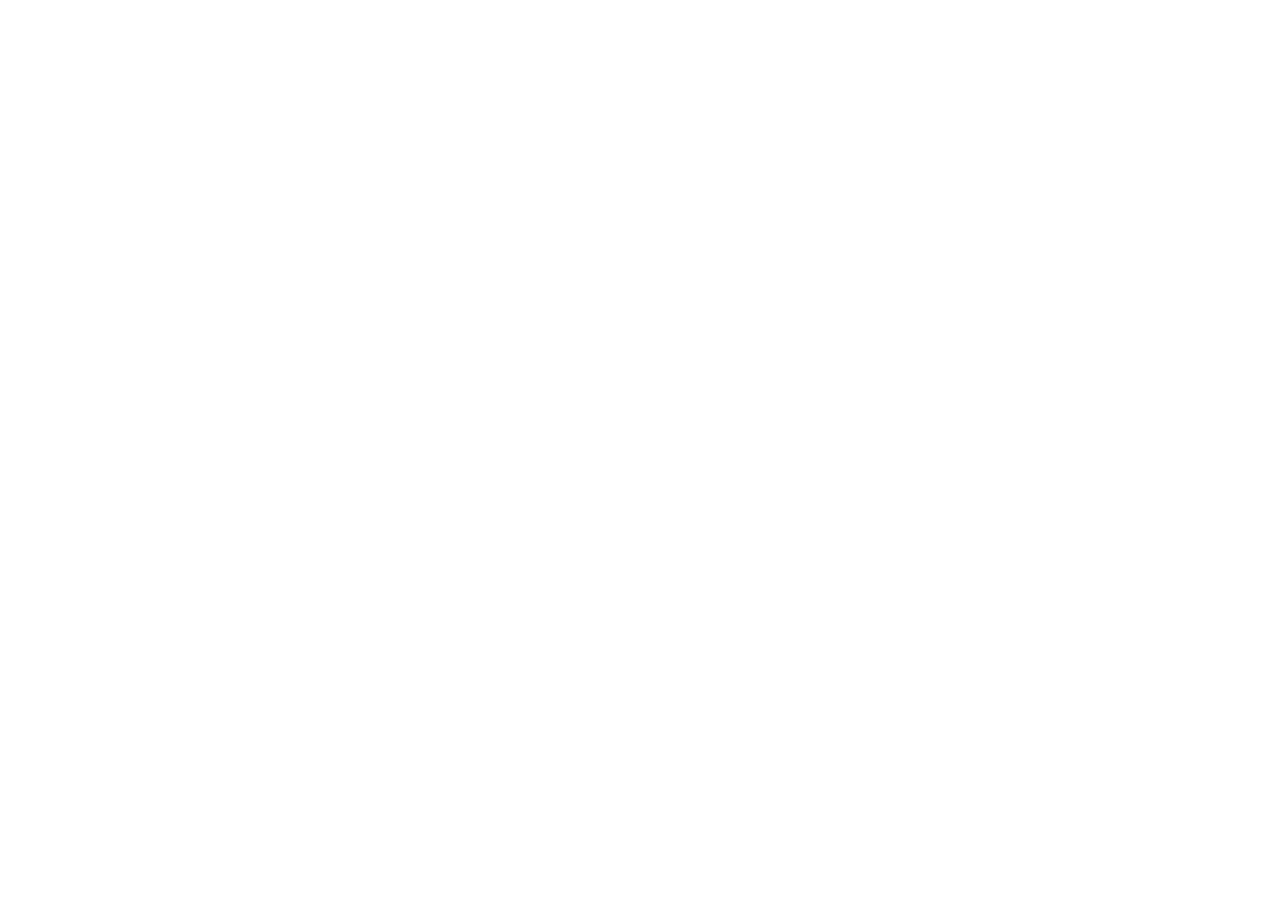
==== index.html @ 9ac273c2 "first commit" ====
<!DOCTYPE html>
<html lang="en">
<head>
    <meta charset="UTF-8">
    <meta name="viewport" content="width=device-width, initial-scale=1.0">
    <title>Task 3</title>
</head>
<body>
    
</body>
</html>
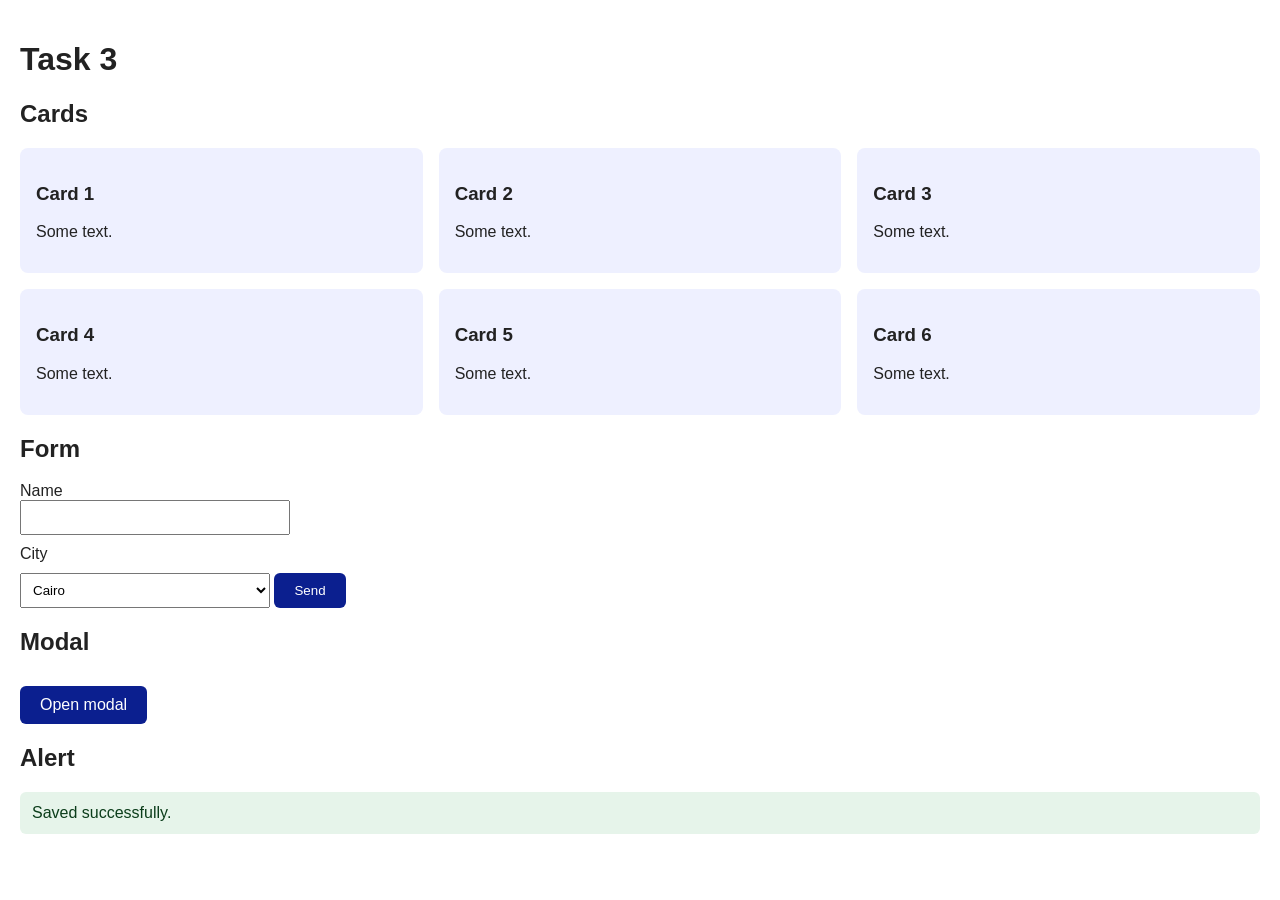
==== commit 382bafce: "msg" ====
--- a/index.html
+++ b/index.html
@@ -1,11 +1,53 @@
 <!DOCTYPE html>
 <html lang="en">
 <head>
-    <meta charset="UTF-8">
-    <meta name="viewport" content="width=device-width, initial-scale=1.0">
-    <title>Task 3</title>
+  <meta charset="UTF-8">
+  <meta name="viewport" content="width=device-width, initial-scale=1">
+  <title>Task 3</title>
+  <link rel="stylesheet" href="style.css">
 </head>
 <body>
-    
+  <header>
+    <h1>Task 3</h1>
+  </header>
+ 
+  <main>
+    <h2>Cards</h2>
+    <div class="grid">
+      <div class="card"><h3>Card 1</h3><p>Some text.</p></div>
+      <div class="card"><h3>Card 2</h3><p>Some text.</p></div>
+      <div class="card"><h3>Card 3</h3><p>Some text.</p></div>
+      <div class="card"><h3>Card 4</h3><p>Some text.</p></div>
+      <div class="card"><h3>Card 5</h3><p>Some text.</p></div>
+      <div class="card"><h3>Card 6</h3><p>Some text.</p></div>
+    </div>
+ 
+    <h2>Form</h2>
+    <form>
+      <label for="name">Name</label>
+      <input id="name" type="text">
+ 
+      <label for="city">City</label>
+      <select id="city">
+        <option>Cairo</option>
+        <option>Alexandria</option>
+      </select>
+ 
+      <button type="submit">Send</button>
+    </form>
+ 
+    <h2>Modal</h2>
+    <a class="btn" href="#modal">Open modal</a>
+ 
+    <div id="modal" class="overlay">
+      <div class="dialog">
+        <h3>Hello!</h3>
+        <a class="btn" href="#">Close</a>
+      </div>
+    </div>
+ 
+    <h2>Alert</h2>
+    <p class="alert">Saved successfully.</p>
+  </main>
 </body>
 </html>
--- a/style.css
+++ b/style.css
@@ -0,0 +1,83 @@
+body {
+  font-family: Arial, sans-serif;
+  background: white;
+  color: #222;
+  margin: 0;
+  padding: 20px;
+}
+ 
+
+.grid {
+  display: grid;
+  grid-template-columns: 1fr;
+  gap: 16px;
+}
+ 
+
+@media (min-width: 768px) {
+  .grid { grid-template-columns: repeat(2, 1fr); }
+}
+ 
+
+@media (min-width: 1024px) {
+  .grid { grid-template-columns: repeat(3, 1fr); }
+}
+ 
+.card {
+  background: #eef0ff;
+  padding: 16px;
+  border-radius: 8px;
+}
+ 
+
+label { display: block; margin-top: 10px; }
+input, select { padding: 8px; width: 250px; }
+ 
+button, .btn {
+  background: #0b1f8f;
+  color: white;
+  border: none;
+  padding: 10px 20px;
+  border-radius: 6px;
+  text-decoration: none;
+  display: inline-block;
+  margin-top: 10px;
+  cursor: pointer;
+}
+ 
+
+.overlay {
+  position: fixed;
+  top: 0; left: 0; right: 0; bottom: 0;
+  background: rgba(0, 0, 0, 0.6);
+  display: flex;
+  justify-content: center;
+  align-items: center;
+  visibility: hidden;
+}
+ 
+.overlay:target { visibility: visible; }
+ 
+.dialog {
+  background: white;
+  padding: 24px;
+  border-radius: 8px;
+}
+ 
+
+.alert {
+  background: #e6f4ea;
+  color: #0b3d1a;
+  padding: 12px;
+  border-radius: 6px;
+}
+ 
+
+@media (prefers-color-scheme: dark) {
+  body { background: #121212; color: #eee; }
+  .card { background: #1a1f3d; }
+  input, select { background: #1e1e1e; color: #eee; border: 1px solid #999; }
+  button, .btn { background: #9fb0ff; color: #0a0f2e; }
+  .dialog { background: #1e1e1e; color: #eee; }
+  .alert { background: #12301c; color: #c8f0d4; }
+}
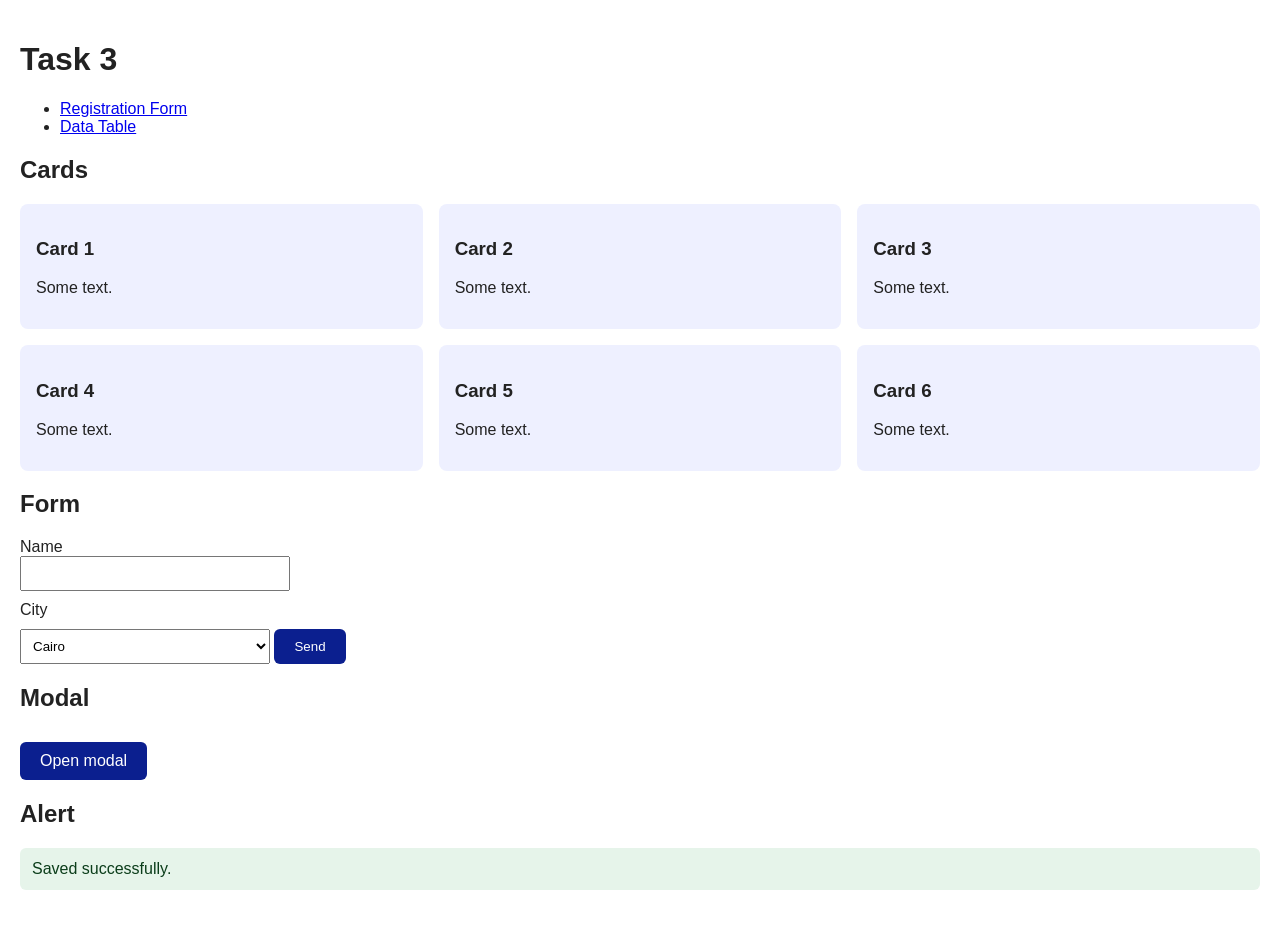
==== commit 58932157: "msg" ====
--- a/index.html
+++ b/index.html
@@ -5,10 +5,16 @@
   <meta name="viewport" content="width=device-width, initial-scale=1">
   <title>Task 3</title>
   <link rel="stylesheet" href="style.css">
+  
 </head>
 <body>
   <header>
     <h1>Task 3</h1>
+
+    <ul>
+        <li><a href="validation.html">Registration Form</a></li>
+        <li><a href="data.html">Data Table</data></a></li>
+    </ul>
   </header>
  
   <main>
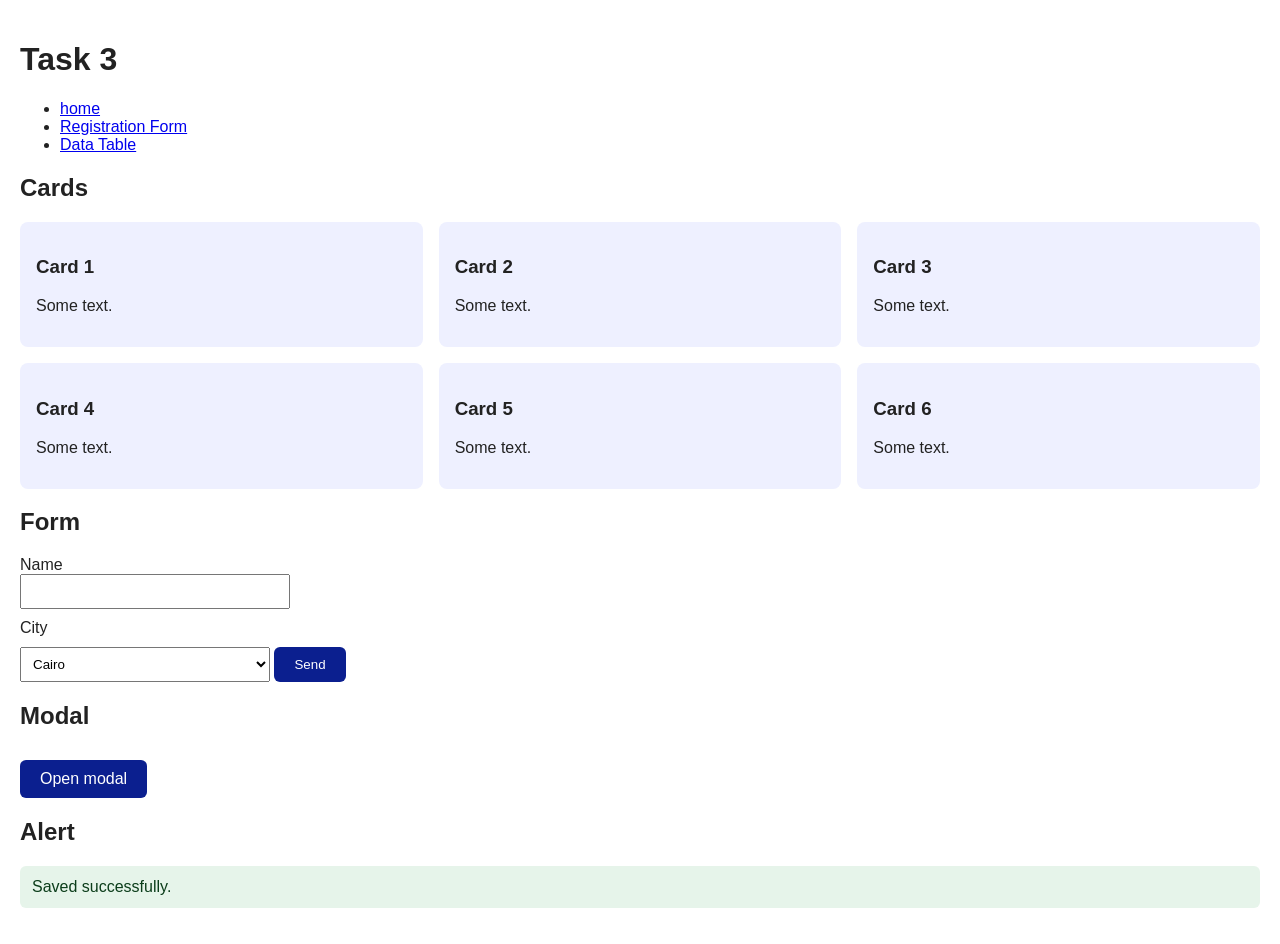
==== commit c97eaa44: "msg" ====
--- a/index.html
+++ b/index.html
@@ -12,6 +12,7 @@
     <h1>Task 3</h1>
 
     <ul>
+        <li><a href="index.html">home</a></li>
         <li><a href="validation.html">Registration Form</a></li>
         <li><a href="data.html">Data Table</data></a></li>
     </ul>
